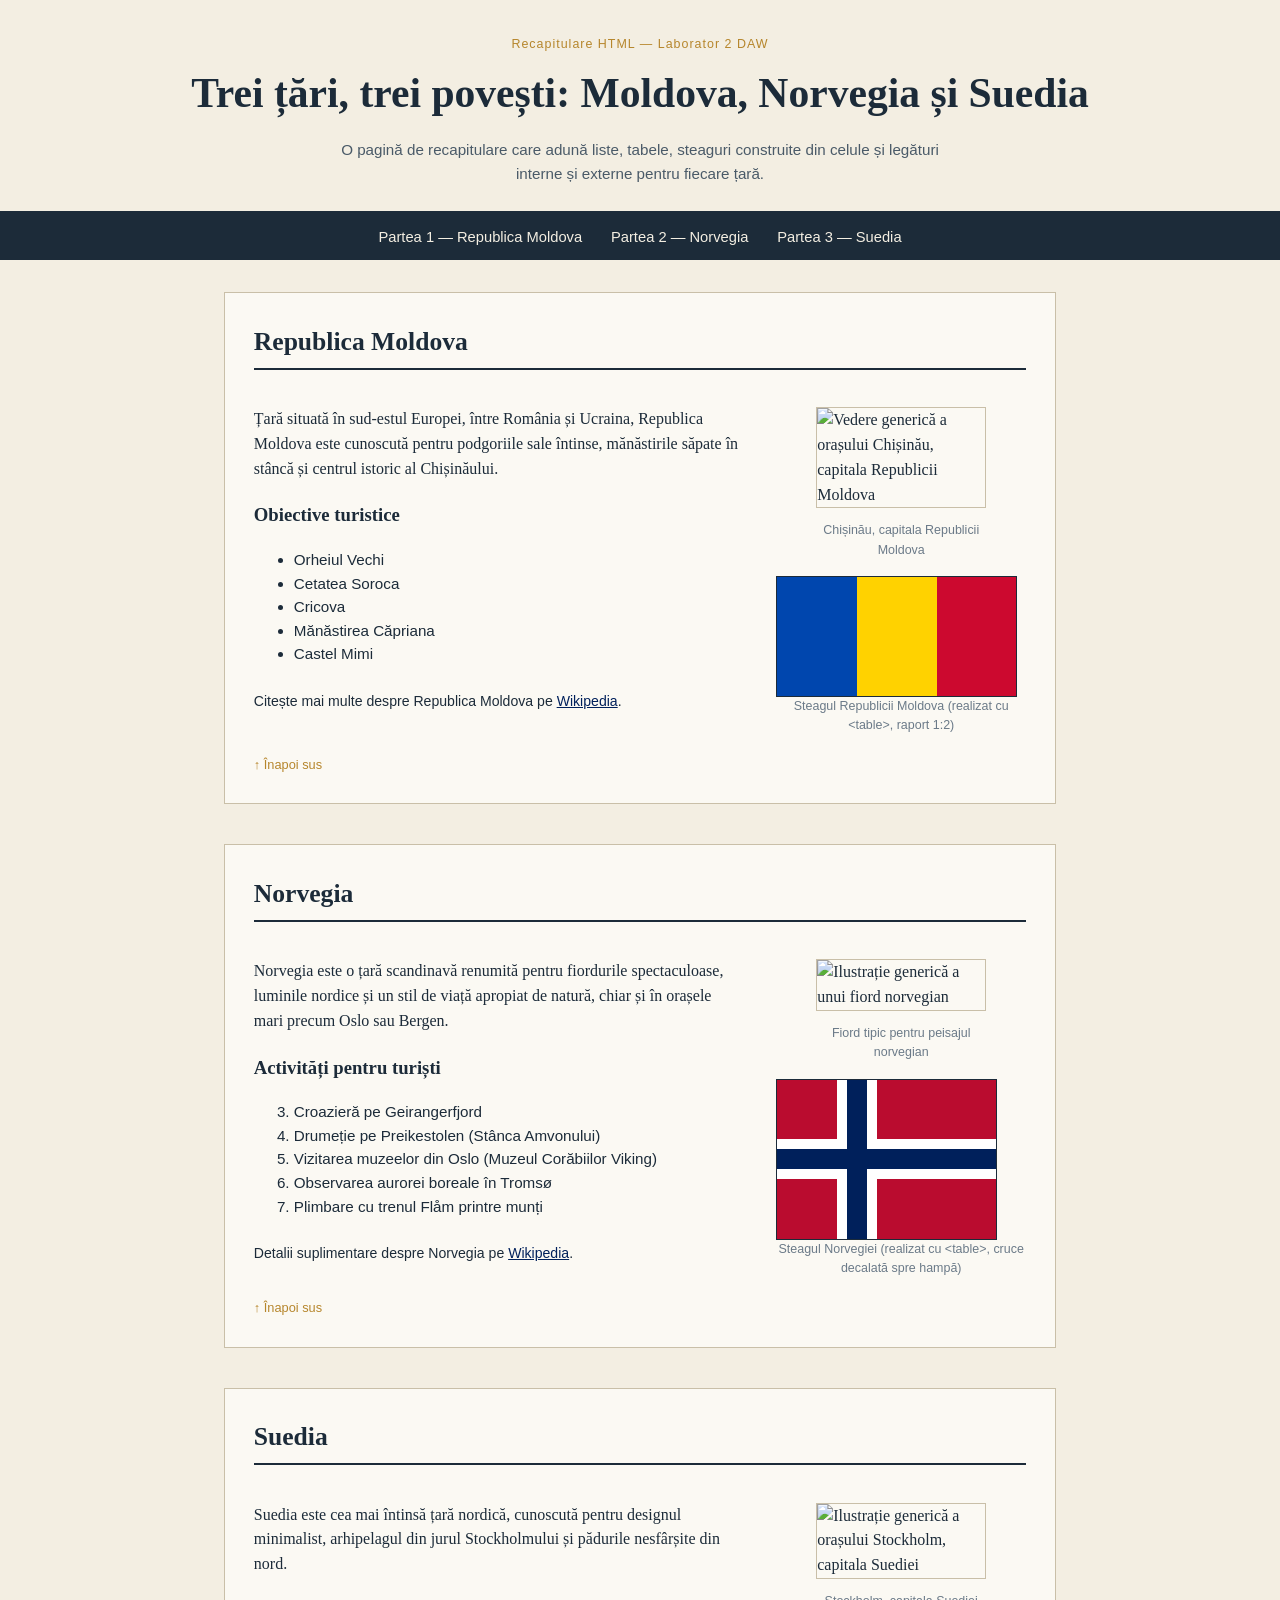
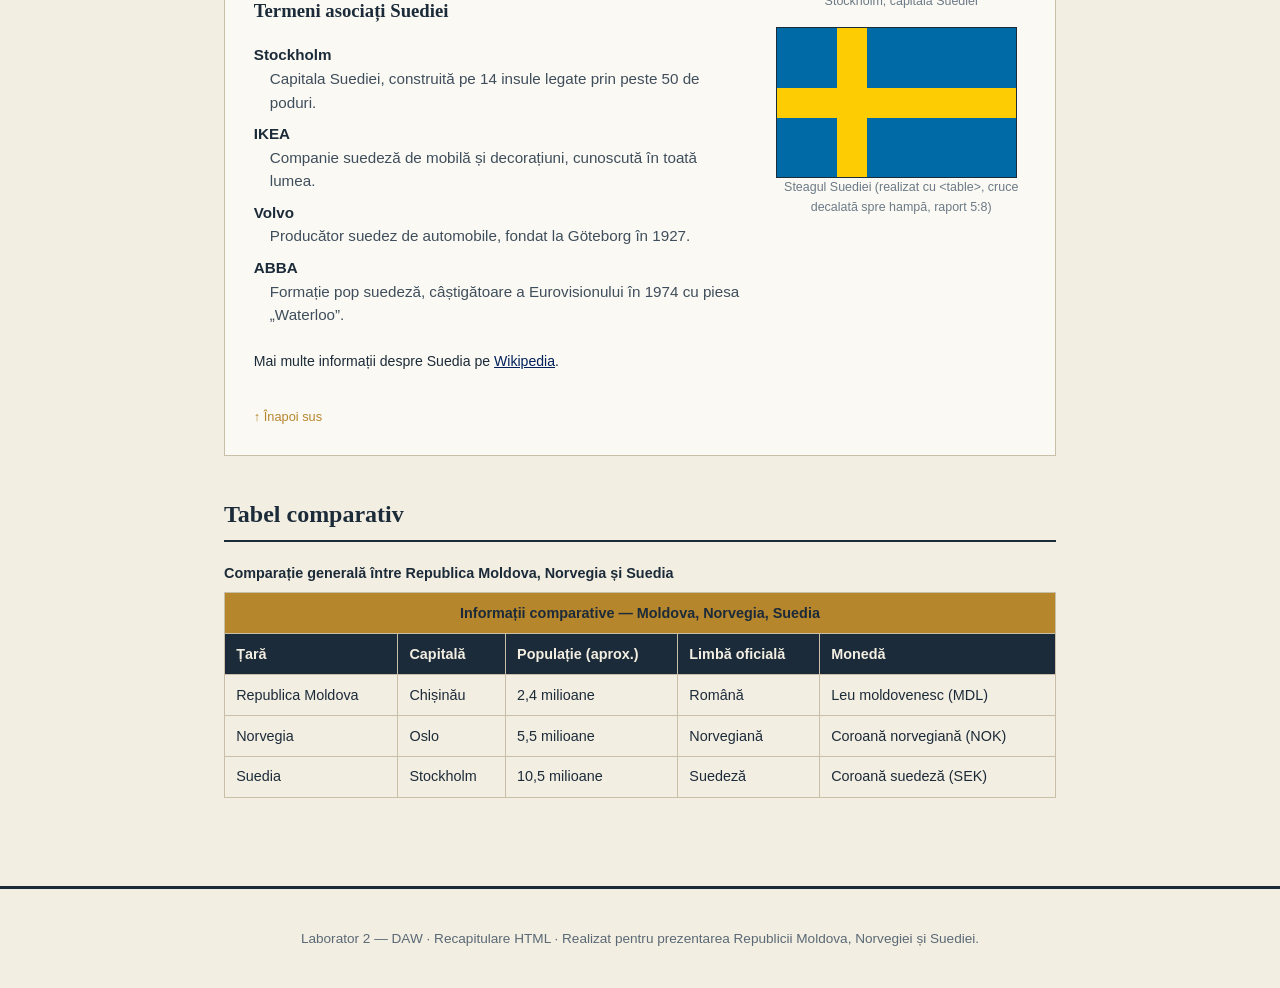
==== lab.2/index.html @ cfc2ed0c "lab.2" ====
<!DOCTYPE html>
<html lang="ro">
<head>
<meta charset="UTF-8">
<meta name="viewport" content="width=device-width, initial-scale=1.0">
<title>Republica Moldova, Norvegia și Suedia — Recapitulare HTML</title>
<style>
  :root{
    --paper:#F3EEE2;
    --ink:#1C2B39;
    --line:#C9BFA8;
    --gold:#B6862C;
    --moldova-blue:#0046AE;
    --moldova-yellow:#FFD200;
    --moldova-red:#CC092F;
    --norway-red:#BA0C2F;
    --norway-white:#FFFFFF;
    --norway-blue:#00205B;
    --sweden-blue:#006AA7;
    --sweden-yellow:#FECC02;
  }

  * { box-sizing: border-box; }

  body{
    margin:0;
    background:var(--paper);
    color:var(--ink);
    font-family: Georgia, 'Times New Roman', serif;
    line-height:1.55;
  }

  a { color: var(--norway-blue); }
  a:visited { color: var(--norway-blue); }

  .site-header{
    padding: 2.2rem 1.5rem 1.6rem;
    border-bottom: 3px solid var(--ink);
    text-align:center;
  }

  .site-header .eyebrow{
    font-family: 'Trebuchet MS', Helvetica, sans-serif;
    font-size:0.78rem;
    letter-spacing:0.08em;
    color:var(--gold);
    margin:0 0 0.4rem;
  }

  .site-header h1{
    margin:0;
    font-size: clamp(1.8rem, 4vw, 2.6rem);
    font-weight:700;
  }

  .site-header p.subtitle{
    font-family: 'Trebuchet MS', Helvetica, sans-serif;
    max-width: 640px;
    margin: 0.8rem auto 0;
    color:#4A5A68;
    font-size:0.95rem;
  }

  nav.main-menu{
    background: var(--ink);
    padding: 0.7rem 1rem;
  }

  nav.main-menu ul{
    list-style:none;
    display:flex;
    flex-wrap:wrap;
    justify-content:center;
    gap: 1.8rem;
    margin:0;
    padding:0;
  }

  nav.main-menu a{
    font-family: 'Trebuchet MS', Helvetica, sans-serif;
    color: var(--paper);
    text-decoration:none;
    font-size:0.92rem;
    border-bottom: 2px solid transparent;
    padding-bottom: 2px;
  }

  nav.main-menu a:hover{
    border-bottom-color: var(--gold);
  }

  main{
    max-width: 880px;
    margin: 0 auto;
    padding: 2rem 1.5rem 3rem;
  }

  .country-section{
    border: 1px solid var(--line);
    background: #FBF9F3;
    padding: 1.8rem;
    margin-bottom: 2.5rem;
    scroll-margin-top: 1rem;
  }

  .country-section h2{
    margin-top:0;
    font-size:1.6rem;
    border-bottom: 2px solid var(--ink);
    padding-bottom: 0.4rem;
  }

  .country-layout{
    display:flex;
    gap: 2rem;
    flex-wrap:wrap;
    align-items:flex-start;
  }

  .country-text{
    flex: 1 1 280px;
    min-width: 260px;
  }

  .country-media{
    flex: 0 0 250px;
  }

  .country-media img{
    width:100%;
    height:auto;
    border: 1px solid var(--line);
    display:block;
    margin-bottom: 0.8rem;
  }

  figcaption{
    font-family:'Trebuchet MS', Helvetica, sans-serif;
    font-size:0.78rem;
    color:#6B7A88;
    text-align:center;
  }

  .flag-table{
    border-collapse: collapse;
    border: 1px solid var(--ink);
  }

  .flag-table td{
    padding:0;
    border: none;
  }

  ul, ol, dl{
    font-family:'Trebuchet MS', Helvetica, sans-serif;
    font-size:0.95rem;
  }

  dt{ font-weight:bold; margin-top:0.5rem; }
  dd{ margin-left:1rem; color:#3F4E5C; }

  .external-link{
    display:inline-block;
    margin-top:0.6rem;
    font-family:'Trebuchet MS', Helvetica, sans-serif;
    font-size:0.88rem;
  }

  .back-to-top{
    display:block;
    margin-top:1.2rem;
    font-family:'Trebuchet MS', Helvetica, sans-serif;
    font-size:0.8rem;
    color:var(--gold);
    text-decoration:none;
  }
  .back-to-top:hover{ text-decoration:underline; }

  .compare-section{
    margin-bottom:2.5rem;
  }

  .compare-section h2{
    font-size:1.5rem;
    border-bottom: 2px solid var(--ink);
    padding-bottom:0.4rem;
  }

  table.compare{
    width:100%;
    border-collapse: collapse;
    font-family:'Trebuchet MS', Helvetica, sans-serif;
    font-size:0.9rem;
  }

  table.compare caption{
    text-align:left;
    font-weight:bold;
    padding-bottom:0.5rem;
  }

  table.compare th, table.compare td{
    border: 1px solid var(--line);
    padding: 0.55rem 0.7rem;
    text-align:left;
  }

  table.compare thead th{
    background: var(--ink);
    color: var(--paper);
  }

  table.compare .table-title{
    background: var(--gold);
    color: var(--ink);
    text-align:center;
    font-weight:bold;
  }

  .site-footer{
    border-top: 3px solid var(--ink);
    padding: 1.6rem 1.5rem;
    text-align:center;
    font-family:'Trebuchet MS', Helvetica, sans-serif;
    font-size:0.85rem;
    color:#5A6975;
  }
</style>
</head>
<body id="top">

<header class="site-header">
  <p class="eyebrow">Recapitulare HTML — Laborator 2 DAW</p>
  <h1>Trei țări, trei povești: Moldova, Norvegia și Suedia</h1>
  <p class="subtitle">O pagină de recapitulare care adună liste, tabele, steaguri construite din celule și legături interne și externe pentru fiecare țară.</p>
</header>

<nav class="main-menu">
  <ul>
    <li><a href="#moldova">Partea 1 — Republica Moldova</a></li>
    <li><a href="#norvegia">Partea 2 — Norvegia</a></li>
    <li><a href="#suedia">Partea 3 — Suedia</a></li>
  </ul>
</nav>

<main>

  <!-- ======================= REPUBLICA MOLDOVA ======================= -->
  <section id="moldova" class="country-section" aria-labelledby="moldova-title">
    <article>
      <h2 id="moldova-title">Republica Moldova</h2>
      <div class="country-layout">
        <div class="country-text">
          <p>Țară situată în sud-estul Europei, între România și Ucraina, Republica Moldova este cunoscută pentru podgoriile sale întinse, mănăstirile săpate în stâncă și centrul istoric al Chișinăului.</p>

          <h3>Obiective turistice</h3>
          <ul>
            <li>Orheiul Vechi</li>
            <li>Cetatea Soroca</li>
            <li>Cricova</li>
            <li>Mănăstirea Căpriana</li>
            <li>Castel Mimi</li>
          </ul>

          <p class="external-link">
            Citește mai multe despre Republica Moldova pe
            <a href="https://ro.wikipedia.org/wiki/Republica_Moldova" target="_blank" rel="noopener">Wikipedia</a>.
          </p>
        </div>

        <div class="country-media">
          <figure>
            <img src="https://placehold.co/400x260/1C2B39/F3EEE2?text=Chi%C8%99in%C4%83u" alt="Vedere generică a orașului Chișinău, capitala Republicii Moldova">
            <figcaption>Chișinău, capitala Republicii Moldova</figcaption>
          </figure>

          <!-- steag Moldova construit din tabel cu trei coloane egale, raport 1:2 (240x120px) -->
          <table class="flag-table" width="240" height="120" style="table-layout:fixed;" role="img" aria-label="Steagul Republicii Moldova: tricolor vertical albastru, galben, roșu">
            <tr>
              <td width="80" height="120" style="background:var(--moldova-blue); width:80px; height:120px;">&nbsp;</td>
              <td width="80" height="120" style="background:var(--moldova-yellow); width:80px; height:120px;">&nbsp;</td>
              <td width="80" height="120" style="background:var(--moldova-red); width:80px; height:120px;">&nbsp;</td>
            </tr>
          </table>
          <figcaption>Steagul Republicii Moldova (realizat cu &lt;table&gt;, raport 1:2)</figcaption>
        </div>
      </div>

      <a class="back-to-top" href="#top">↑ Înapoi sus</a>
    </article>
  </section>

  <!-- ======================= NORVEGIA ======================= -->
  <section id="norvegia" class="country-section" aria-labelledby="norvegia-title">
    <article>
      <h2 id="norvegia-title">Norvegia</h2>
      <div class="country-layout">
        <div class="country-text">
          <p>Norvegia este o țară scandinavă renumită pentru fiordurile spectaculoase, luminile nordice și un stil de viață apropiat de natură, chiar și în orașele mari precum Oslo sau Bergen.</p>

          <h3>Activități pentru turiști</h3>
          <ol start="3">
            <li>Croazieră pe Geirangerfjord</li>
            <li>Drumeție pe Preikestolen (Stânca Amvonului)</li>
            <li>Vizitarea muzeelor din Oslo (Muzeul Corăbiilor Viking)</li>
            <li>Observarea aurorei boreale în Tromsø</li>
            <li>Plimbare cu trenul Flåm printre munți</li>
          </ol>

          <p class="external-link">
            Detalii suplimentare despre Norvegia pe
            <a href="https://ro.wikipedia.org/wiki/Norvegia" target="_blank" rel="noopener">Wikipedia</a>.
          </p>
        </div>

        <div class="country-media">
          <figure>
            <img src="https://placehold.co/400x260/BA0C2F/FFFFFF?text=Fiorduri+Norvegia" alt="Ilustrație generică a unui fiord norvegian">
            <figcaption>Fiord tipic pentru peisajul norvegian</figcaption>
          </figure>

          <!-- steag Norvegia construit din tabel: grilă 5x5 cu dimensiuni fixe (220x160px), cruce decalată spre hampă -->
          <table class="flag-table" width="220" height="160" style="table-layout:fixed;">
            <tr>
              <td width="60" height="60" style="background:var(--norway-red); width:60px; height:60px;"></td>
              <td width="10" height="60" style="background:var(--norway-white); width:10px; height:60px;"></td>
              <td width="20" height="60" style="background:var(--norway-blue); width:20px; height:60px;"></td>
              <td width="10" height="60" style="background:var(--norway-white); width:10px; height:60px;"></td>
              <td width="120" height="60" style="background:var(--norway-red); width:120px; height:60px;"></td>
            </tr>
            <tr>
              <td width="60" height="10" style="background:var(--norway-white); width:60px; height:10px;"></td>
              <td width="10" height="10" style="background:var(--norway-white); width:10px; height:10px;"></td>
              <td width="20" height="10" style="background:var(--norway-blue); width:20px; height:10px;"></td>
              <td width="10" height="10" style="background:var(--norway-white); width:10px; height:10px;"></td>
              <td width="120" height="10" style="background:var(--norway-white); width:120px; height:10px;"></td>
            </tr>
            <tr>
              <td colspan="5" width="220" height="20" style="background:var(--norway-blue); width:220px; height:20px;"></td>
            </tr>
            <tr>
              <td width="60" height="10" style="background:var(--norway-white); width:60px; height:10px;"></td>
              <td width="10" height="10" style="background:var(--norway-white); width:10px; height:10px;"></td>
              <td width="20" height="10" style="background:var(--norway-blue); width:20px; height:10px;"></td>
              <td width="10" height="10" style="background:var(--norway-white); width:10px; height:10px;"></td>
              <td width="120" height="10" style="background:var(--norway-white); width:120px; height:10px;"></td>
            </tr>
            <tr>
              <td width="60" height="60" style="background:var(--norway-red); width:60px; height:60px;"></td>
              <td width="10" height="60" style="background:var(--norway-white); width:10px; height:60px;"></td>
              <td width="20" height="60" style="background:var(--norway-blue); width:20px; height:60px;"></td>
              <td width="10" height="60" style="background:var(--norway-white); width:10px; height:60px;"></td>
              <td width="120" height="60" style="background:var(--norway-red); width:120px; height:60px;"></td>
            </tr>
          </table>
          <figcaption>Steagul Norvegiei (realizat cu &lt;table&gt;, cruce decalată spre hampă)</figcaption>
        </div>
      </div>

      <a class="back-to-top" href="#top">↑ Înapoi sus</a>
    </article>
  </section>

  <!-- ======================= SUEDIA ======================= -->
  <section id="suedia" class="country-section" aria-labelledby="suedia-title">
    <article>
      <h2 id="suedia-title">Suedia</h2>
      <div class="country-layout">
        <div class="country-text">
          <p>Suedia este cea mai întinsă țară nordică, cunoscută pentru designul minimalist, arhipelagul din jurul Stockholmului și pădurile nesfârșite din nord.</p>

          <h3>Termeni asociați Suediei</h3>
          <dl>
            <dt>Stockholm</dt>
            <dd>Capitala Suediei, construită pe 14 insule legate prin peste 50 de poduri.</dd>

            <dt>IKEA</dt>
            <dd>Companie suedeză de mobilă și decorațiuni, cunoscută în toată lumea.</dd>

            <dt>Volvo</dt>
            <dd>Producător suedez de automobile, fondat la Göteborg în 1927.</dd>

            <dt>ABBA</dt>
            <dd>Formație pop suedeză, câștigătoare a Eurovisionului în 1974 cu piesa „Waterloo”.</dd>
          </dl>

          <p class="external-link">
            Mai multe informații despre Suedia pe
            <a href="https://ro.wikipedia.org/wiki/Suedia" target="_blank" rel="noopener">Wikipedia</a>.
          </p>
        </div>

        <div class="country-media">
          <figure>
            <img src="https://placehold.co/400x260/006AA7/FECC02?text=Stockholm" alt="Ilustrație generică a orașului Stockholm, capitala Suediei">
            <figcaption>Stockholm, capitala Suediei</figcaption>
          </figure>

          <!-- steag Suedia construit din tabel: grilă 3x3 cu dimensiuni fixe (240x150px), cruce galbenă decalată spre hampă -->
          <table class="flag-table" width="240" height="150" style="table-layout:fixed;">
            <tr>
              <td width="60" height="60" style="background:var(--sweden-blue); width:60px; height:60px;"></td>
              <td width="30" height="60" style="background:var(--sweden-yellow); width:30px; height:60px;"></td>
              <td width="150" height="60" style="background:var(--sweden-blue); width:150px; height:60px;"></td>
            </tr>
            <tr>
              <td colspan="3" width="240" height="30" style="background:var(--sweden-yellow); width:240px; height:30px;"></td>
            </tr>
            <tr>
              <td width="60" height="60" style="background:var(--sweden-blue); width:60px; height:60px;"></td>
              <td width="30" height="60" style="background:var(--sweden-yellow); width:30px; height:60px;"></td>
              <td width="150" height="60" style="background:var(--sweden-blue); width:150px; height:60px;"></td>
            </tr>
          </table>
          <figcaption>Steagul Suediei (realizat cu &lt;table&gt;, cruce decalată spre hampă, raport 5:8)</figcaption>
        </div>
      </div>

      <a class="back-to-top" href="#top">↑ Înapoi sus</a>
    </article>
  </section>

  <!-- ======================= TABEL COMPARATIV ======================= -->
  <section class="compare-section" aria-labelledby="compare-title">
    <h2 id="compare-title">Tabel comparativ</h2>
    <table class="compare">
      <caption class="visually-hidden">Comparație generală între Republica Moldova, Norvegia și Suedia</caption>
      <thead>
        <tr>
          <th colspan="5" class="table-title">Informații comparative — Moldova, Norvegia, Suedia</th>
        </tr>
        <tr>
          <th>Țară</th>
          <th>Capitală</th>
          <th>Populație (aprox.)</th>
          <th>Limbă oficială</th>
          <th>Monedă</th>
        </tr>
      </thead>
      <tbody>
        <tr>
          <td>Republica Moldova</td>
          <td>Chișinău</td>
          <td>2,4 milioane</td>
          <td>Română</td>
          <td>Leu moldovenesc (MDL)</td>
        </tr>
        <tr>
          <td>Norvegia</td>
          <td>Oslo</td>
          <td>5,5 milioane</td>
          <td>Norvegiană</td>
          <td>Coroană norvegiană (NOK)</td>
        </tr>
        <tr>
          <td>Suedia</td>
          <td>Stockholm</td>
          <td>10,5 milioane</td>
          <td>Suedeză</td>
          <td>Coroană suedeză (SEK)</td>
        </tr>
      </tbody>
    </table>
  </section>

</main>

<footer class="site-footer">
  <p>Laborator 2 — DAW · Recapitulare HTML · Realizat pentru prezentarea Republicii Moldova, Norvegiei și Suediei.</p>
</footer>

</body>
</html>
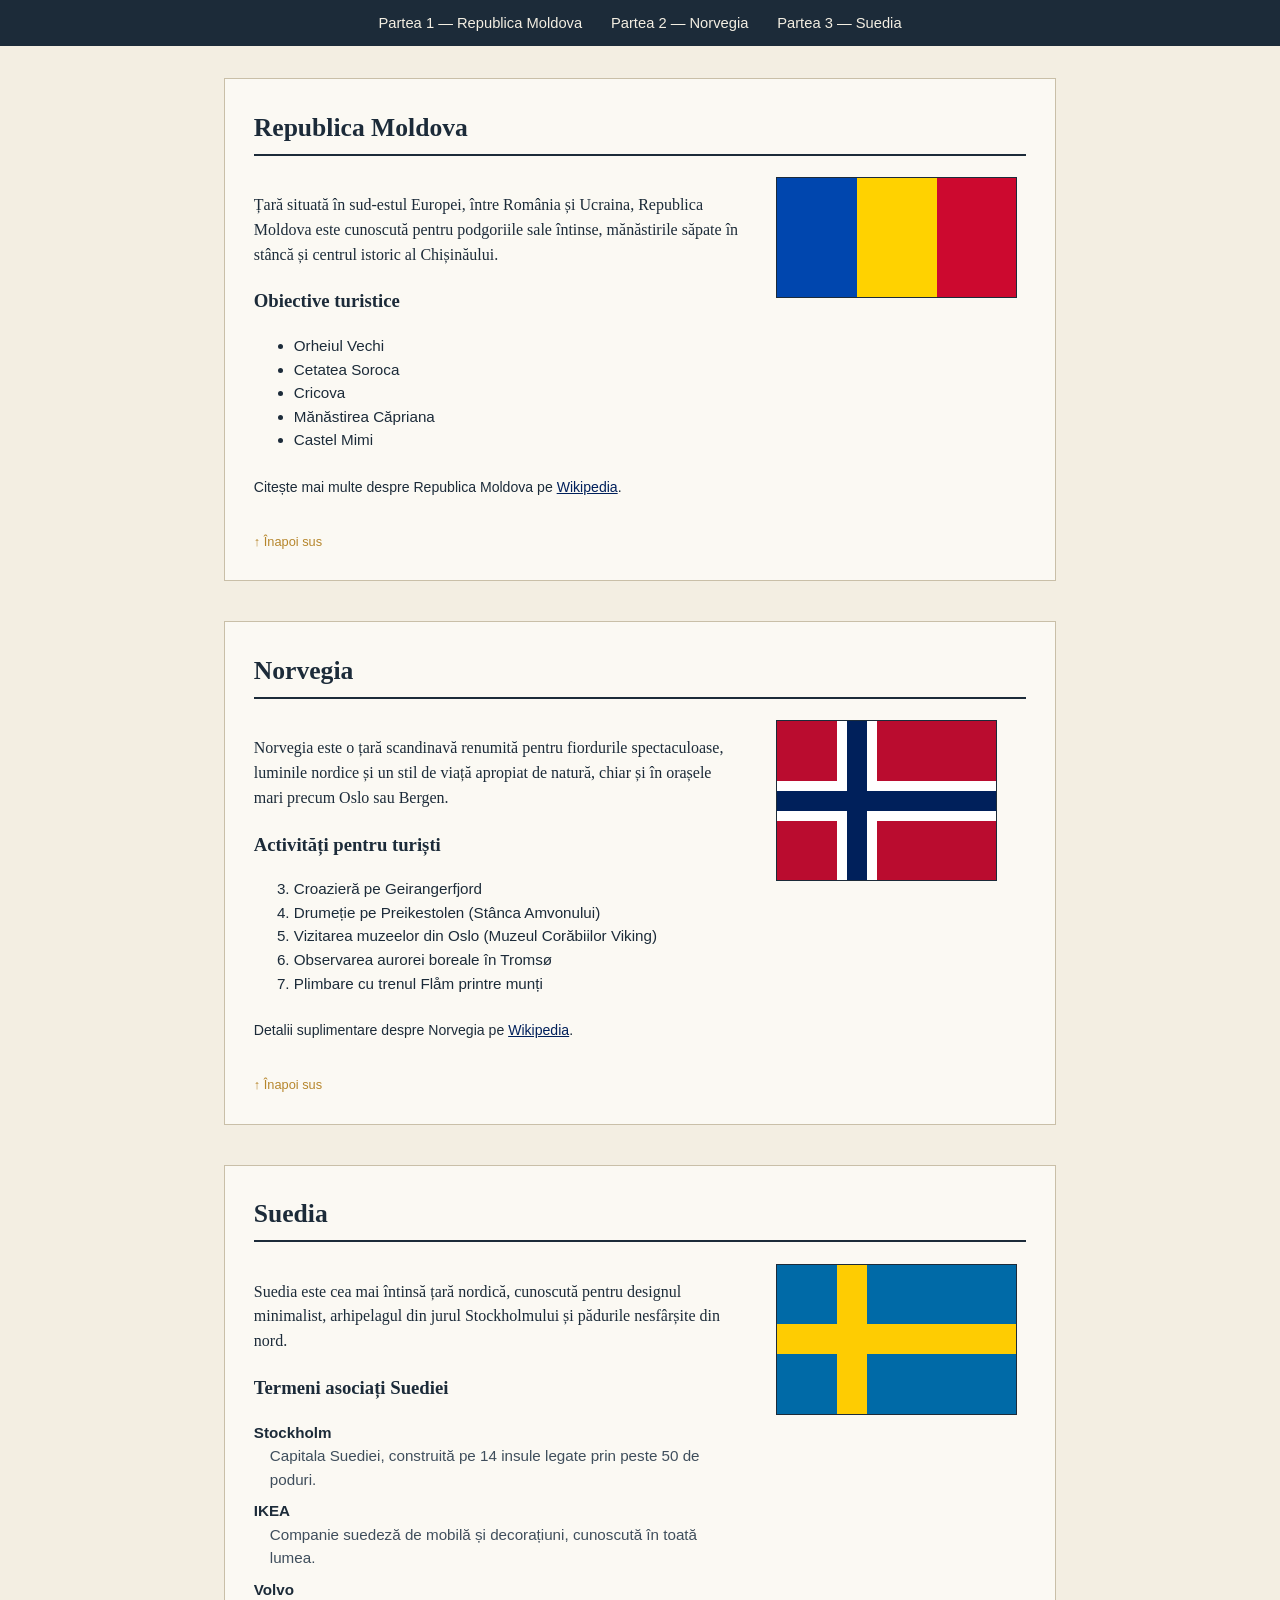
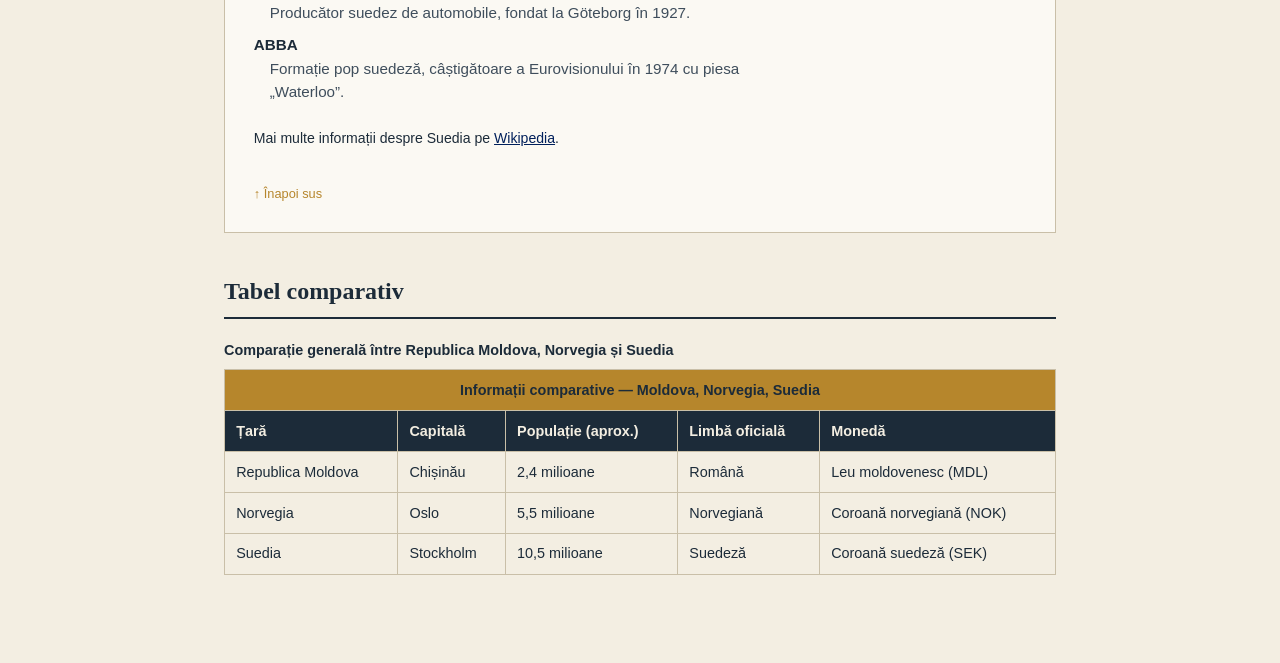
==== commit a180a2ce: "laboratorul 3" ====
--- a/lab.2/index.html
+++ b/lab.2/index.html
@@ -229,11 +229,8 @@
 </head>
 <body id="top">
 
-<header class="site-header">
-  <p class="eyebrow">Recapitulare HTML — Laborator 2 DAW</p>
-  <h1>Trei țări, trei povești: Moldova, Norvegia și Suedia</h1>
-  <p class="subtitle">O pagină de recapitulare care adună liste, tabele, steaguri construite din celule și legături interne și externe pentru fiecare țară.</p>
-</header>
+  
+ 
 
 <nav class="main-menu">
   <ul>
@@ -245,7 +242,7 @@
 
 <main>
 
-  <!-- ======================= REPUBLICA MOLDOVA ======================= -->
+
   <section id="moldova" class="country-section" aria-labelledby="moldova-title">
     <article>
       <h2 id="moldova-title">Republica Moldova</h2>
@@ -269,12 +266,7 @@
         </div>
 
         <div class="country-media">
-          <figure>
-            <img src="https://placehold.co/400x260/1C2B39/F3EEE2?text=Chi%C8%99in%C4%83u" alt="Vedere generică a orașului Chișinău, capitala Republicii Moldova">
-            <figcaption>Chișinău, capitala Republicii Moldova</figcaption>
-          </figure>
-
-          <!-- steag Moldova construit din tabel cu trei coloane egale, raport 1:2 (240x120px) -->
+         
           <table class="flag-table" width="240" height="120" style="table-layout:fixed;" role="img" aria-label="Steagul Republicii Moldova: tricolor vertical albastru, galben, roșu">
             <tr>
               <td width="80" height="120" style="background:var(--moldova-blue); width:80px; height:120px;">&nbsp;</td>
@@ -282,7 +274,7 @@
               <td width="80" height="120" style="background:var(--moldova-red); width:80px; height:120px;">&nbsp;</td>
             </tr>
           </table>
-          <figcaption>Steagul Republicii Moldova (realizat cu &lt;table&gt;, raport 1:2)</figcaption>
+         
         </div>
       </div>
 
@@ -290,7 +282,7 @@
     </article>
   </section>
 
-  <!-- ======================= NORVEGIA ======================= -->
+
   <section id="norvegia" class="country-section" aria-labelledby="norvegia-title">
     <article>
       <h2 id="norvegia-title">Norvegia</h2>
@@ -314,12 +306,8 @@
         </div>
 
         <div class="country-media">
-          <figure>
-            <img src="https://placehold.co/400x260/BA0C2F/FFFFFF?text=Fiorduri+Norvegia" alt="Ilustrație generică a unui fiord norvegian">
-            <figcaption>Fiord tipic pentru peisajul norvegian</figcaption>
-          </figure>
-
-          <!-- steag Norvegia construit din tabel: grilă 5x5 cu dimensiuni fixe (220x160px), cruce decalată spre hampă -->
+         
+        
           <table class="flag-table" width="220" height="160" style="table-layout:fixed;">
             <tr>
               <td width="60" height="60" style="background:var(--norway-red); width:60px; height:60px;"></td>
@@ -353,7 +341,7 @@
               <td width="120" height="60" style="background:var(--norway-red); width:120px; height:60px;"></td>
             </tr>
           </table>
-          <figcaption>Steagul Norvegiei (realizat cu &lt;table&gt;, cruce decalată spre hampă)</figcaption>
+          
         </div>
       </div>
 
@@ -361,7 +349,7 @@
     </article>
   </section>
 
-  <!-- ======================= SUEDIA ======================= -->
+
   <section id="suedia" class="country-section" aria-labelledby="suedia-title">
     <article>
       <h2 id="suedia-title">Suedia</h2>
@@ -391,12 +379,8 @@
         </div>
 
         <div class="country-media">
-          <figure>
-            <img src="https://placehold.co/400x260/006AA7/FECC02?text=Stockholm" alt="Ilustrație generică a orașului Stockholm, capitala Suediei">
-            <figcaption>Stockholm, capitala Suediei</figcaption>
-          </figure>
-
-          <!-- steag Suedia construit din tabel: grilă 3x3 cu dimensiuni fixe (240x150px), cruce galbenă decalată spre hampă -->
+         
+          
           <table class="flag-table" width="240" height="150" style="table-layout:fixed;">
             <tr>
               <td width="60" height="60" style="background:var(--sweden-blue); width:60px; height:60px;"></td>
@@ -412,7 +396,7 @@
               <td width="150" height="60" style="background:var(--sweden-blue); width:150px; height:60px;"></td>
             </tr>
           </table>
-          <figcaption>Steagul Suediei (realizat cu &lt;table&gt;, cruce decalată spre hampă, raport 5:8)</figcaption>
+          
         </div>
       </div>
 
@@ -420,7 +404,7 @@
     </article>
   </section>
 
-  <!-- ======================= TABEL COMPARATIV ======================= -->
+
   <section class="compare-section" aria-labelledby="compare-title">
     <h2 id="compare-title">Tabel comparativ</h2>
     <table class="compare">
@@ -465,9 +449,7 @@
 
 </main>
 
-<footer class="site-footer">
-  <p>Laborator 2 — DAW · Recapitulare HTML · Realizat pentru prezentarea Republicii Moldova, Norvegiei și Suediei.</p>
-</footer>
+
 
 </body>
 </html>
